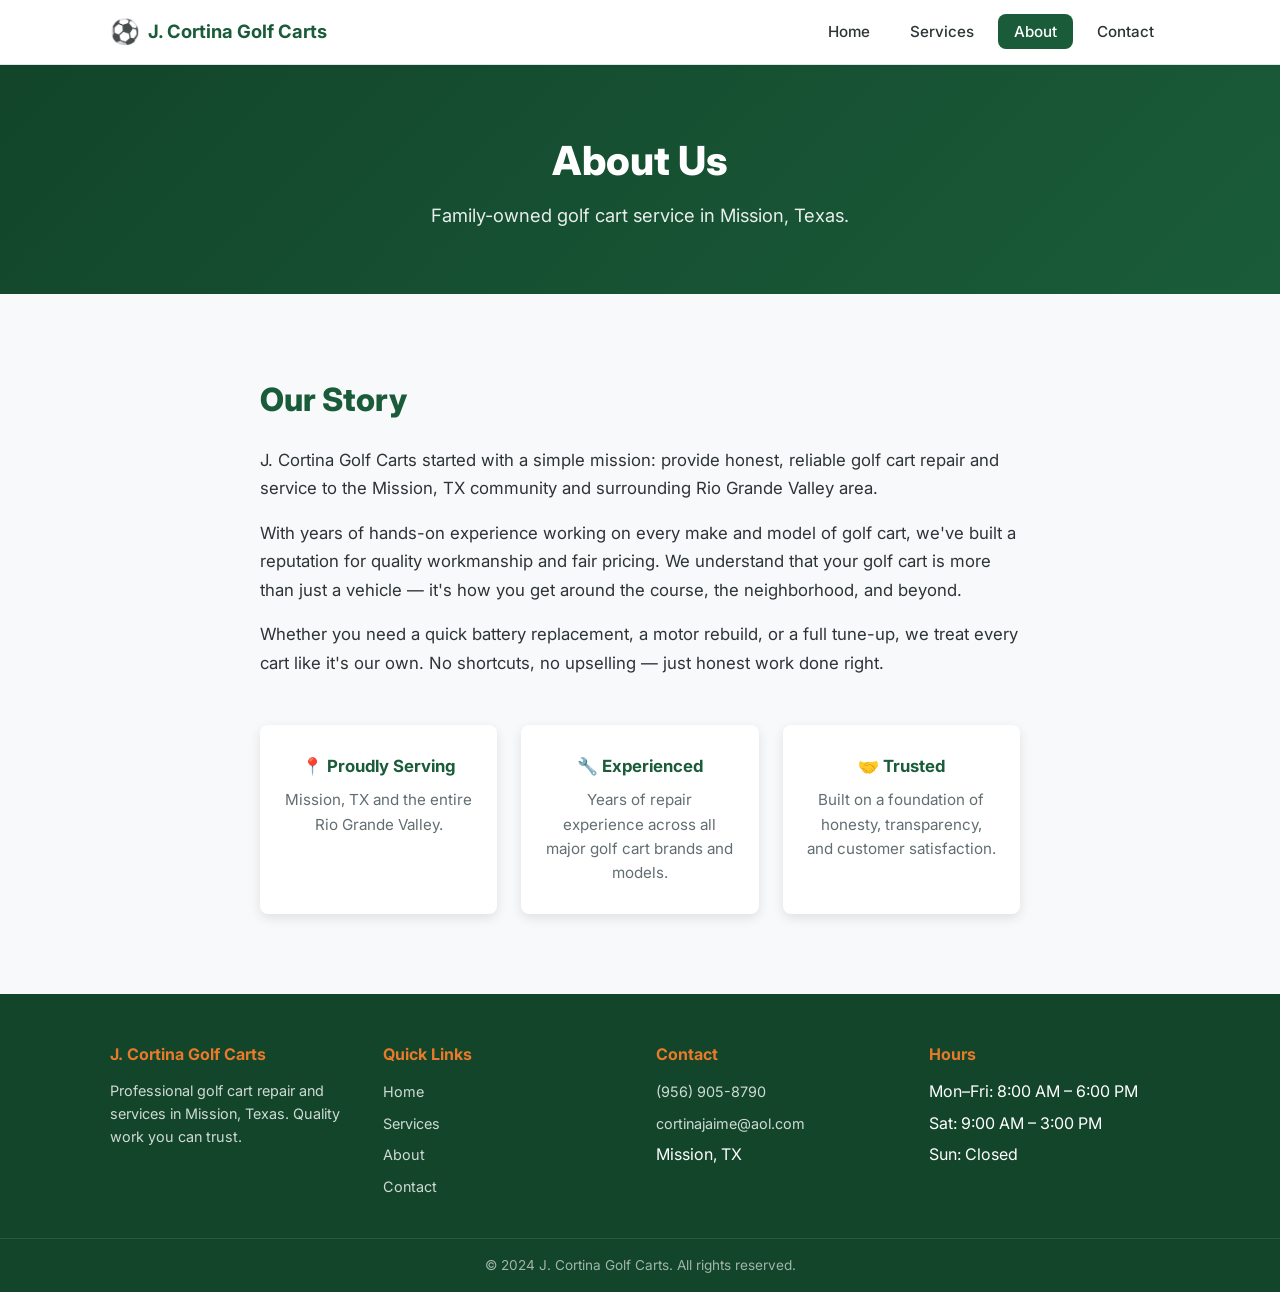
==== about.html @ 782c6516 "Build full site: Home, Services, About, Contact with responsive design" ====
<!DOCTYPE html>
<html lang="en">
<head>
  <meta charset="UTF-8" />
  <link rel="icon" type="image/svg+xml" href="favicon.svg" />
  <meta name="viewport" content="width=device-width, initial-scale=1.0" />
  <meta name="description" content="J. Cortina Golf Carts — Professional golf cart repair and services in Mission, TX" />
  <link rel="preconnect" href="https://fonts.googleapis.com" />
  <link rel="preconnect" href="https://fonts.gstatic.com" crossorigin />
  <link href="https://fonts.googleapis.com/css2?family=Inter:wght@400;500;600;700;800&display=swap" rel="stylesheet" />
  <link rel="stylesheet" href="css/style.css" />
  <title>About | J. Cortina Golf Carts</title>
</head>
<body>
  <nav class="navbar">
    <div class="container navbar-inner">
      <a href="./" class="navbar-logo">
        <span class="logo-icon">&#9917;</span>
        <span class="logo-text">J. Cortina Golf Carts</span>
      </a>
      <button class="hamburger" id="hamburger" aria-label="Toggle navigation">
        <span></span>
        <span></span>
        <span></span>
      </button>
      <ul class="navbar-links" id="navLinks">
        <li><a href="./">Home</a></li>
        <li><a href="services.html">Services</a></li>
        <li><a href="about.html" class="active">About</a></li>
        <li><a href="contact.html">Contact</a></li>
      </ul>
    </div>
  </nav>

  <main>
    <section class="page-hero">
      <div class="container">
        <h1>About Us</h1>
        <p>Family-owned golf cart service in Mission, Texas.</p>
      </div>
    </section>

    <section class="section">
      <div class="container about-content">
        <div class="about-text">
          <h2>Our Story</h2>
          <p>
            J. Cortina Golf Carts started with a simple mission: provide honest, reliable
            golf cart repair and service to the Mission, TX community and surrounding
            Rio Grande Valley area.
          </p>
          <p>
            With years of hands-on experience working on every make and model of golf cart,
            we've built a reputation for quality workmanship and fair pricing. We understand
            that your golf cart is more than just a vehicle &mdash; it's how you get around the
            course, the neighborhood, and beyond.
          </p>
          <p>
            Whether you need a quick battery replacement, a motor rebuild, or a full
            tune-up, we treat every cart like it's our own. No shortcuts, no upselling &mdash;
            just honest work done right.
          </p>
        </div>
        <div class="about-values">
          <div class="value-card">
            <h3>&#128205; Proudly Serving</h3>
            <p>Mission, TX and the entire Rio Grande Valley.</p>
          </div>
          <div class="value-card">
            <h3>&#128295; Experienced</h3>
            <p>Years of repair experience across all major golf cart brands and models.</p>
          </div>
          <div class="value-card">
            <h3>&#129309; Trusted</h3>
            <p>Built on a foundation of honesty, transparency, and customer satisfaction.</p>
          </div>
        </div>
      </div>
    </section>
  </main>

  <footer class="footer">
    <div class="container footer-inner">
      <div class="footer-col">
        <h3>J. Cortina Golf Carts</h3>
        <p>Professional golf cart repair and services in Mission, Texas. Quality work you can trust.</p>
      </div>
      <div class="footer-col">
        <h3>Quick Links</h3>
        <ul>
          <li><a href="./">Home</a></li>
          <li><a href="services.html">Services</a></li>
          <li><a href="about.html">About</a></li>
          <li><a href="contact.html">Contact</a></li>
        </ul>
      </div>
      <div class="footer-col">
        <h3>Contact</h3>
        <ul>
          <li><a href="tel:+19569058790">(956) 905-8790</a></li>
          <li><a href="mailto:cortinajaime@aol.com">cortinajaime@aol.com</a></li>
          <li>Mission, TX</li>
        </ul>
      </div>
      <div class="footer-col">
        <h3>Hours</h3>
        <ul>
          <li>Mon&ndash;Fri: 8:00 AM &ndash; 6:00 PM</li>
          <li>Sat: 9:00 AM &ndash; 3:00 PM</li>
          <li>Sun: Closed</li>
        </ul>
      </div>
    </div>
    <div class="footer-bottom">
      <div class="container">
        <p>&copy; 2024 J. Cortina Golf Carts. All rights reserved.</p>
      </div>
    </div>
  </footer>

  <script src="js/main.js"></script>
</body>
</html>
---- css/style.css ----
*,
*::before,
*::after {
  margin: 0;
  padding: 0;
  box-sizing: border-box;
}

:root {
  --color-primary: #1a5c3a;
  --color-primary-dark: #12452a;
  --color-primary-light: #267a4e;
  --color-accent: #e87a2a;
  --color-accent-hover: #d06c22;
  --color-bg: #f8f9fa;
  --color-white: #ffffff;
  --color-text: #2d3436;
  --color-text-light: #636e72;
  --color-border: #dfe6e9;
  --shadow-sm: 0 1px 3px rgba(0, 0, 0, 0.08);
  --shadow-md: 0 4px 12px rgba(0, 0, 0, 0.1);
  --shadow-lg: 0 8px 30px rgba(0, 0, 0, 0.12);
  --radius: 8px;
  --max-width: 1100px;
  --font: 'Inter', -apple-system, BlinkMacSystemFont, 'Segoe UI', Roboto, sans-serif;
}

html {
  scroll-behavior: smooth;
}

body {
  font-family: var(--font);
  color: var(--color-text);
  background: var(--color-bg);
  line-height: 1.6;
  -webkit-font-smoothing: antialiased;
}

a {
  text-decoration: none;
  color: inherit;
}

img {
  max-width: 100%;
  display: block;
}

ul {
  list-style: none;
}

.container {
  width: 100%;
  max-width: var(--max-width);
  margin: 0 auto;
  padding: 0 20px;
}

.btn {
  display: inline-flex;
  align-items: center;
  gap: 8px;
  padding: 12px 28px;
  border: none;
  border-radius: var(--radius);
  font-family: var(--font);
  font-size: 1rem;
  font-weight: 600;
  cursor: pointer;
  transition: all 0.2s ease;
  text-decoration: none;
}

.btn-primary {
  background: var(--color-accent);
  color: var(--color-white);
}

.btn-primary:hover {
  background: var(--color-accent-hover);
  transform: translateY(-1px);
  box-shadow: var(--shadow-md);
}

.btn-secondary {
  background: var(--color-primary);
  color: var(--color-white);
}

.btn-secondary:hover {
  background: var(--color-primary-dark);
  transform: translateY(-1px);
  box-shadow: var(--shadow-md);
}

.btn-outline {
  background: transparent;
  color: var(--color-primary);
  border: 2px solid var(--color-primary);
}

.btn-outline:hover {
  background: var(--color-primary);
  color: var(--color-white);
}

.section {
  padding: 80px 0;
}

.section-header {
  text-align: center;
  margin-bottom: 48px;
}

.section-header h2 {
  font-size: 2rem;
  font-weight: 800;
  color: var(--color-primary);
  margin-bottom: 8px;
}

.section-header p {
  font-size: 1.1rem;
  color: var(--color-text-light);
  max-width: 600px;
  margin: 0 auto;
}

.navbar {
  position: sticky;
  top: 0;
  z-index: 1000;
  background: var(--color-white);
  border-bottom: 1px solid var(--color-border);
  box-shadow: var(--shadow-sm);
}

.navbar-inner {
  display: flex;
  align-items: center;
  justify-content: space-between;
  height: 64px;
}

.navbar-logo {
  display: flex;
  align-items: center;
  gap: 8px;
  font-weight: 700;
  font-size: 1.15rem;
  color: var(--color-primary);
}

.logo-icon {
  font-size: 1.5rem;
}

.navbar-links {
  display: flex;
  align-items: center;
  gap: 8px;
}

.navbar-links a {
  padding: 8px 16px;
  border-radius: var(--radius);
  font-weight: 500;
  font-size: 0.95rem;
  color: var(--color-text);
  transition: all 0.2s ease;
}

.navbar-links a:hover {
  color: var(--color-primary);
  background: rgba(26, 92, 58, 0.06);
}

.navbar-links a.active {
  color: var(--color-white);
  background: var(--color-primary);
}

.hamburger {
  display: none;
  flex-direction: column;
  justify-content: center;
  gap: 5px;
  width: 32px;
  height: 32px;
  background: none;
  border: none;
  cursor: pointer;
  padding: 4px;
}

.hamburger span {
  display: block;
  height: 2.5px;
  background: var(--color-text);
  border-radius: 2px;
  transition: all 0.3s ease;
}

.hamburger.open span:nth-child(1) {
  transform: rotate(45deg) translate(5px, 5px);
}

.hamburger.open span:nth-child(2) {
  opacity: 0;
}

.hamburger.open span:nth-child(3) {
  transform: rotate(-45deg) translate(5px, -5px);
}

.page-hero {
  background: linear-gradient(135deg, var(--color-primary-dark), var(--color-primary));
  color: var(--color-white);
  padding: 64px 0;
  text-align: center;
}

.page-hero h1 {
  font-size: 2.5rem;
  font-weight: 800;
  margin-bottom: 8px;
}

.page-hero p {
  font-size: 1.15rem;
  opacity: 0.9;
  max-width: 500px;
  margin: 0 auto;
}

.hero {
  position: relative;
  min-height: 80vh;
  display: flex;
  align-items: center;
  background: linear-gradient(135deg, var(--color-primary-dark) 0%, var(--color-primary) 50%, var(--color-primary-light) 100%);
  overflow: hidden;
}

.hero-overlay {
  position: absolute;
  inset: 0;
  background-image: radial-gradient(circle at 20% 20%, rgba(255,255,255,0.04) 0%, transparent 50%),
                    radial-gradient(circle at 80% 30%, rgba(255,255,255,0.03) 0%, transparent 50%),
                    radial-gradient(circle at 40% 80%, rgba(255,255,255,0.04) 0%, transparent 50%);
}

.hero-content {
  position: relative;
  z-index: 1;
  max-width: 680px;
}

.hero-content h1 {
  font-size: 3rem;
  font-weight: 800;
  line-height: 1.15;
  color: var(--color-white);
  margin-bottom: 16px;
}

.hero-content p {
  font-size: 1.2rem;
  color: rgba(255, 255, 255, 0.9);
  margin-bottom: 32px;
  line-height: 1.6;
}

.hero-actions {
  display: flex;
  gap: 12px;
  flex-wrap: wrap;
}

.hero-actions .btn-outline {
  color: var(--color-white);
  border-color: var(--color-white);
}

.hero-actions .btn-outline:hover {
  background: var(--color-white);
  color: var(--color-primary);
}

.features-grid {
  display: grid;
  grid-template-columns: repeat(3, 1fr);
  gap: 24px;
}

.feature-card {
  background: var(--color-white);
  border-radius: var(--radius);
  padding: 32px 24px;
  text-align: center;
  box-shadow: var(--shadow-md);
  transition: transform 0.2s ease, box-shadow 0.2s ease;
}

.feature-card:hover {
  transform: translateY(-4px);
  box-shadow: var(--shadow-lg);
}

.feature-icon {
  font-size: 2rem;
  display: block;
  margin-bottom: 16px;
}

.feature-card h3 {
  font-size: 1.15rem;
  font-weight: 700;
  color: var(--color-primary);
  margin-bottom: 8px;
}

.feature-card p {
  font-size: 0.95rem;
  color: var(--color-text-light);
  line-height: 1.6;
}

.section-alt {
  background: var(--color-white);
}

.highlights-grid {
  display: grid;
  grid-template-columns: repeat(3, 1fr);
  gap: 24px;
}

.highlight-card {
  text-align: center;
  padding: 24px;
}

.highlight-icon {
  font-size: 2.5rem;
  display: block;
  margin-bottom: 12px;
}

.highlight-card h3 {
  font-size: 1.1rem;
  font-weight: 700;
  color: var(--color-primary);
  margin-bottom: 8px;
}

.highlight-card p {
  font-size: 0.95rem;
  color: var(--color-text-light);
  line-height: 1.6;
}

.highlights-cta {
  text-align: center;
  margin-top: 32px;
}

.cta-section {
  background: linear-gradient(135deg, var(--color-primary-dark), var(--color-primary));
}

.cta-content {
  text-align: center;
  color: var(--color-white);
}

.cta-content h2 {
  font-size: 2rem;
  font-weight: 800;
  margin-bottom: 12px;
}

.cta-content p {
  font-size: 1.1rem;
  opacity: 0.9;
  margin-bottom: 32px;
}

.cta-actions {
  display: flex;
  gap: 12px;
  justify-content: center;
  flex-wrap: wrap;
}

.cta-actions .btn-outline {
  color: var(--color-white);
  border-color: var(--color-white);
}

.cta-actions .btn-outline:hover {
  background: var(--color-white);
  color: var(--color-primary);
}

.services-list {
  display: flex;
  flex-direction: column;
  gap: 24px;
}

.service-card {
  background: var(--color-white);
  border-radius: var(--radius);
  padding: 32px;
  box-shadow: var(--shadow-md);
  transition: transform 0.2s ease, box-shadow 0.2s ease;
}

.service-card:hover {
  transform: translateY(-2px);
  box-shadow: var(--shadow-lg);
}

.service-card-header {
  display: flex;
  align-items: center;
  gap: 16px;
  margin-bottom: 12px;
}

.service-icon {
  font-size: 2rem;
  flex-shrink: 0;
}

.service-card-header h2 {
  font-size: 1.3rem;
  font-weight: 700;
  color: var(--color-primary);
}

.service-desc {
  font-size: 0.95rem;
  color: var(--color-text-light);
  line-height: 1.6;
  margin-bottom: 16px;
}

.service-items {
  display: grid;
  grid-template-columns: repeat(2, 1fr);
  gap: 8px;
}

.service-items li {
  font-size: 0.9rem;
  color: var(--color-text);
  padding: 6px 12px;
  background: var(--color-bg);
  border-radius: 6px;
  display: flex;
  align-items: center;
  gap: 8px;
}

.service-items li::before {
  content: '\2713';
  color: var(--color-primary);
  font-weight: 700;
}

.about-content {
  max-width: 800px;
  margin: 0 auto;
}

.about-text h2 {
  font-size: 2rem;
  font-weight: 800;
  color: var(--color-primary);
  margin-bottom: 20px;
}

.about-text p {
  font-size: 1.05rem;
  color: var(--color-text);
  line-height: 1.7;
  margin-bottom: 16px;
}

.about-values {
  display: grid;
  grid-template-columns: repeat(3, 1fr);
  gap: 24px;
  margin-top: 48px;
}

.value-card {
  background: var(--color-white);
  border-radius: var(--radius);
  padding: 28px 24px;
  box-shadow: var(--shadow-md);
  text-align: center;
}

.value-card h3 {
  font-size: 1.05rem;
  font-weight: 700;
  color: var(--color-primary);
  margin-bottom: 8px;
}

.value-card p {
  font-size: 0.95rem;
  color: var(--color-text-light);
  line-height: 1.6;
}

.contact-grid {
  display: grid;
  grid-template-columns: 1fr 1.2fr;
  gap: 48px;
  align-items: start;
}

.contact-info h2 {
  font-size: 1.6rem;
  font-weight: 800;
  color: var(--color-primary);
  margin-bottom: 12px;
}

.contact-info > p {
  font-size: 1rem;
  color: var(--color-text-light);
  margin-bottom: 32px;
  line-height: 1.6;
}

.contact-details {
  display: flex;
  flex-direction: column;
  gap: 20px;
}

.contact-item {
  display: flex;
  align-items: flex-start;
  gap: 16px;
}

.contact-item-icon {
  font-size: 1.5rem;
  flex-shrink: 0;
  margin-top: 2px;
}

.contact-item h3 {
  font-size: 0.95rem;
  font-weight: 700;
  color: var(--color-text);
  margin-bottom: 2px;
}

.contact-item a,
.contact-item p {
  font-size: 0.95rem;
  color: var(--color-text-light);
}

.contact-item a:hover {
  color: var(--color-primary);
}

.contact-form-wrapper {
  background: var(--color-white);
  border-radius: var(--radius);
  padding: 32px;
  box-shadow: var(--shadow-md);
}

.contact-form h2 {
  font-size: 1.4rem;
  font-weight: 700;
  color: var(--color-primary);
  margin-bottom: 24px;
}

.form-row {
  display: grid;
  grid-template-columns: 1fr 1fr;
  gap: 16px;
}

.form-group {
  margin-bottom: 16px;
}

.form-group label {
  display: block;
  font-size: 0.9rem;
  font-weight: 600;
  color: var(--color-text);
  margin-bottom: 6px;
}

.form-group input,
.form-group textarea {
  width: 100%;
  padding: 10px 14px;
  border: 1.5px solid var(--color-border);
  border-radius: 6px;
  font-family: var(--font);
  font-size: 0.95rem;
  color: var(--color-text);
  background: var(--color-bg);
  transition: border-color 0.2s ease, box-shadow 0.2s ease;
}

.form-group input:focus,
.form-group textarea:focus {
  outline: none;
  border-color: var(--color-primary);
  box-shadow: 0 0 0 3px rgba(26, 92, 58, 0.12);
  background: var(--color-white);
}

.form-submit {
  width: 100%;
  justify-content: center;
  margin-top: 8px;
  padding: 14px 28px;
  font-size: 1.05rem;
}

.form-success {
  text-align: center;
  padding: 48px 24px;
}

.form-success-icon {
  display: inline-flex;
  align-items: center;
  justify-content: center;
  width: 56px;
  height: 56px;
  border-radius: 50%;
  background: var(--color-primary);
  color: var(--color-white);
  font-size: 1.5rem;
  font-weight: 700;
  margin-bottom: 16px;
}

.form-success h3 {
  font-size: 1.4rem;
  font-weight: 700;
  color: var(--color-primary);
  margin-bottom: 8px;
}

.form-success p {
  color: var(--color-text-light);
  line-height: 1.6;
}

.footer {
  background: var(--color-primary-dark);
  color: var(--color-white);
  padding-top: 48px;
}

.footer-inner {
  display: grid;
  grid-template-columns: repeat(4, 1fr);
  gap: 32px;
  padding-bottom: 32px;
}

.footer-col h3 {
  font-size: 1rem;
  font-weight: 700;
  margin-bottom: 12px;
  color: var(--color-accent);
}

.footer-col p {
  font-size: 0.9rem;
  line-height: 1.6;
  color: rgba(255, 255, 255, 0.8);
}

.footer-col ul li {
  margin-bottom: 6px;
}

.footer-col ul li a {
  font-size: 0.9rem;
  color: rgba(255, 255, 255, 0.8);
  transition: color 0.2s ease;
}

.footer-col ul li a:hover {
  color: var(--color-accent);
}

.footer-bottom {
  border-top: 1px solid rgba(255, 255, 255, 0.1);
  padding: 16px 0;
  text-align: center;
}

.footer-bottom p {
  font-size: 0.85rem;
  color: rgba(255, 255, 255, 0.6);
}

@media (max-width: 768px) {
  .hamburger {
    display: flex;
  }

  .navbar-links {
    position: fixed;
    top: 64px;
    left: 0;
    right: 0;
    flex-direction: column;
    background: var(--color-white);
    border-bottom: 1px solid var(--color-border);
    box-shadow: var(--shadow-md);
    padding: 16px;
    gap: 4px;
    transform: translateY(-110%);
    opacity: 0;
    transition: all 0.3s ease;
    pointer-events: none;
  }

  .navbar-links.open {
    transform: translateY(0);
    opacity: 1;
    pointer-events: all;
  }

  .navbar-links a {
    width: 100%;
    text-align: center;
    padding: 12px 16px;
  }

  .hero {
    min-height: 60vh;
  }

  .hero-content h1 {
    font-size: 2rem;
  }

  .hero-content p {
    font-size: 1rem;
  }

  .features-grid,
  .highlights-grid,
  .about-values {
    grid-template-columns: 1fr;
  }

  .feature-card {
    padding: 24px 20px;
  }

  .contact-grid {
    grid-template-columns: 1fr;
  }

  .form-row {
    grid-template-columns: 1fr;
  }

  .contact-form-wrapper {
    padding: 24px;
  }

  .footer-inner {
    grid-template-columns: repeat(2, 1fr);
  }

  .section {
    padding: 48px 0;
  }

  .section-header h2 {
    font-size: 1.6rem;
  }

  .section-header p {
    font-size: 1rem;
  }

  .page-hero h1 {
    font-size: 1.8rem;
  }

  .service-card {
    padding: 24px;
  }

  .service-card-header h2 {
    font-size: 1.1rem;
  }

  .service-items {
    grid-template-columns: 1fr;
  }

  .about-text h2 {
    font-size: 1.6rem;
  }
}

@media (max-width: 480px) {
  .footer-inner {
    grid-template-columns: 1fr;
    text-align: center;
  }
}
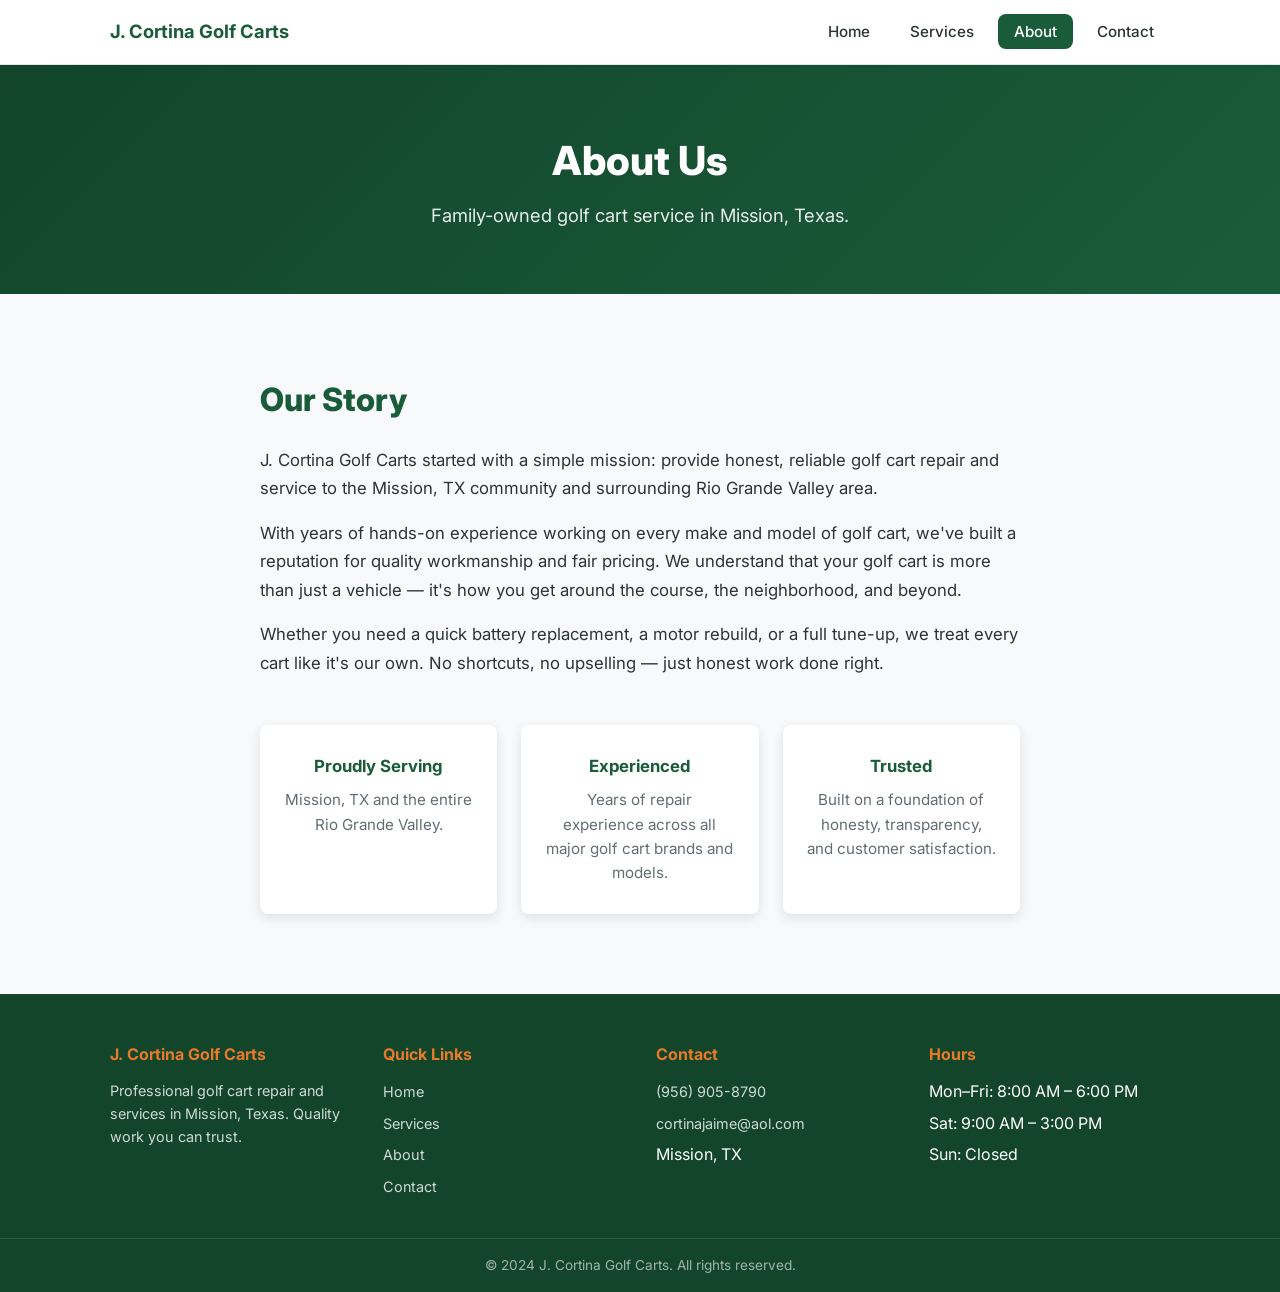
==== commit 008f7bdd: "updated style.css" ====
--- a/about.html
+++ b/about.html
@@ -15,7 +15,6 @@
   <nav class="navbar">
     <div class="container navbar-inner">
       <a href="./" class="navbar-logo">
-        <span class="logo-icon">&#9917;</span>
         <span class="logo-text">J. Cortina Golf Carts</span>
       </a>
       <button class="hamburger" id="hamburger" aria-label="Toggle navigation">
@@ -63,15 +62,15 @@
         </div>
         <div class="about-values">
           <div class="value-card">
-            <h3>&#128205; Proudly Serving</h3>
+            <h3>Proudly Serving</h3>
             <p>Mission, TX and the entire Rio Grande Valley.</p>
           </div>
           <div class="value-card">
-            <h3>&#128295; Experienced</h3>
+            <h3>Experienced</h3>
             <p>Years of repair experience across all major golf cart brands and models.</p>
           </div>
           <div class="value-card">
-            <h3>&#129309; Trusted</h3>
+            <h3>Trusted</h3>
             <p>Built on a foundation of honesty, transparency, and customer satisfaction.</p>
           </div>
         </div>
--- a/css/style.css
+++ b/css/style.css
@@ -154,9 +154,6 @@
   color: var(--color-primary);
 }
 
-.logo-icon {
-  font-size: 1.5rem;
-}
 
 .navbar-links {
   display: flex;
@@ -310,11 +307,6 @@
   box-shadow: var(--shadow-lg);
 }
 
-.feature-icon {
-  font-size: 2rem;
-  display: block;
-  margin-bottom: 16px;
-}
 
 .feature-card h3 {
   font-size: 1.15rem;
@@ -344,11 +336,6 @@
   padding: 24px;
 }
 
-.highlight-icon {
-  font-size: 2.5rem;
-  display: block;
-  margin-bottom: 12px;
-}
 
 .highlight-card h3 {
   font-size: 1.1rem;
@@ -432,10 +419,6 @@
   margin-bottom: 12px;
 }
 
-.service-icon {
-  font-size: 2rem;
-  flex-shrink: 0;
-}
 
 .service-card-header h2 {
   font-size: 1.3rem;
@@ -553,11 +536,6 @@
   gap: 16px;
 }
 
-.contact-item-icon {
-  font-size: 1.5rem;
-  flex-shrink: 0;
-  margin-top: 2px;
-}
 
 .contact-item h3 {
   font-size: 0.95rem;
@@ -642,19 +620,6 @@
   padding: 48px 24px;
 }
 
-.form-success-icon {
-  display: inline-flex;
-  align-items: center;
-  justify-content: center;
-  width: 56px;
-  height: 56px;
-  border-radius: 50%;
-  background: var(--color-primary);
-  color: var(--color-white);
-  font-size: 1.5rem;
-  font-weight: 700;
-  margin-bottom: 16px;
-}
 
 .form-success h3 {
   font-size: 1.4rem;
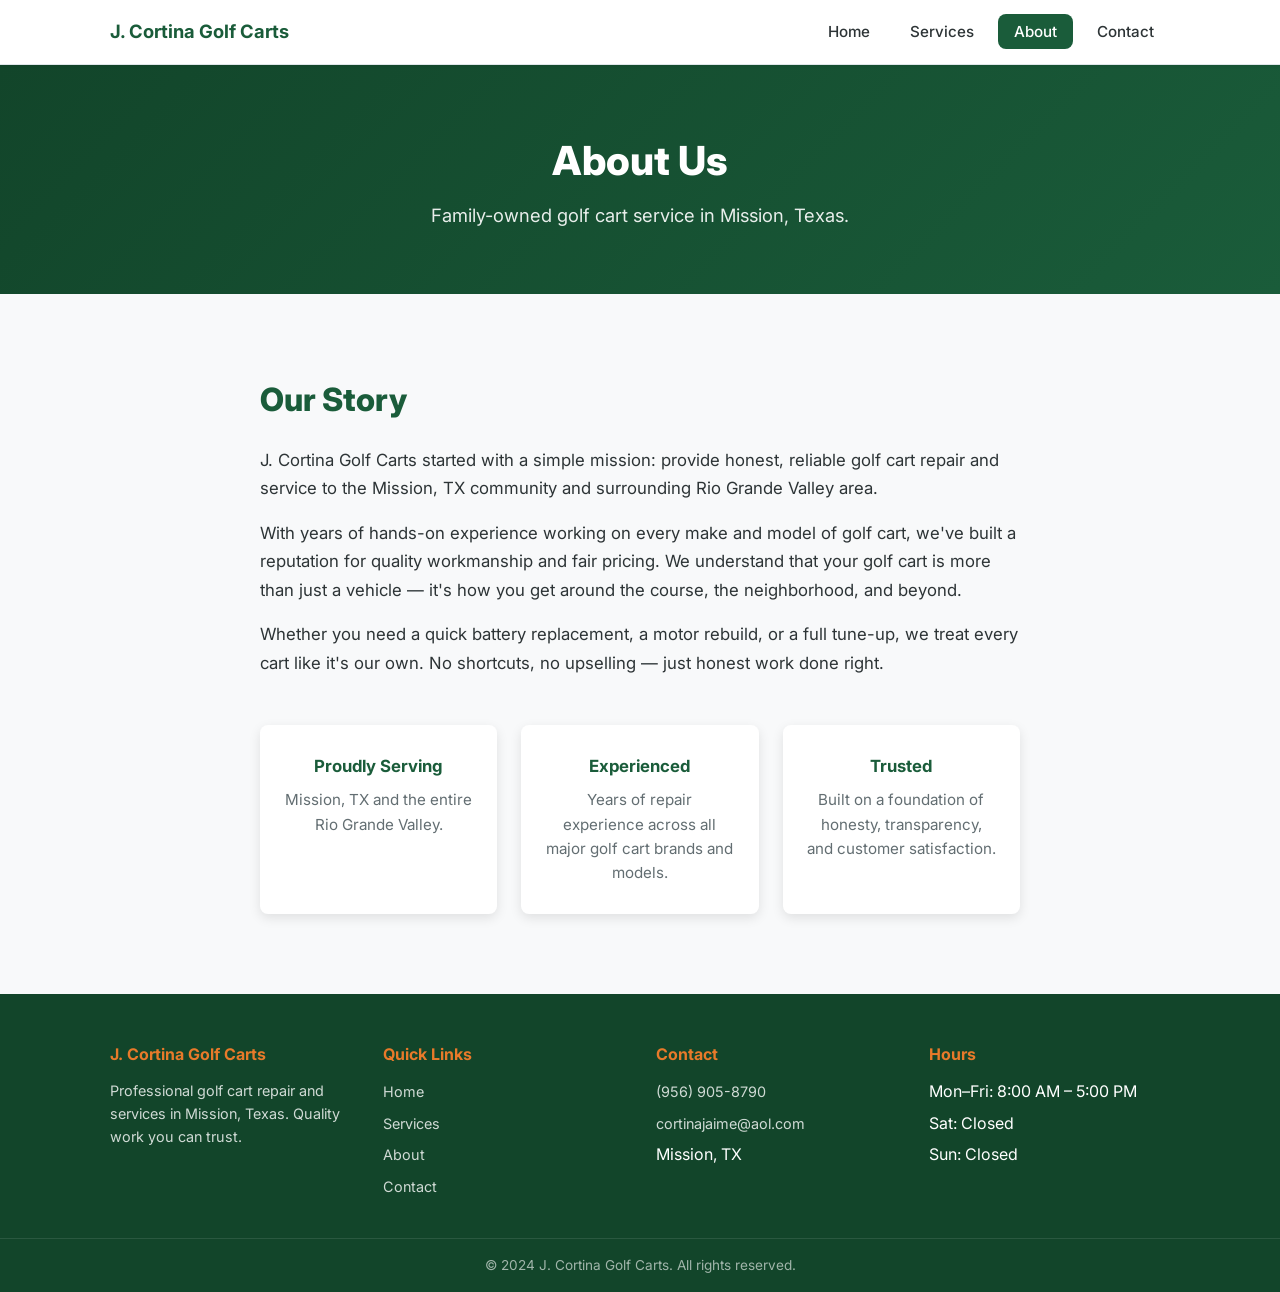
==== commit 91effd5a: "Update hours: Mon-Fri 8-5, Sat/Sun closed" ====
--- a/about.html
+++ b/about.html
@@ -104,8 +104,8 @@
       <div class="footer-col">
         <h3>Hours</h3>
         <ul>
-          <li>Mon&ndash;Fri: 8:00 AM &ndash; 6:00 PM</li>
-          <li>Sat: 9:00 AM &ndash; 3:00 PM</li>
+          <li>Mon&ndash;Fri: 8:00 AM &ndash; 5:00 PM</li>
+          <li>Sat: Closed</li>
           <li>Sun: Closed</li>
         </ul>
       </div>
